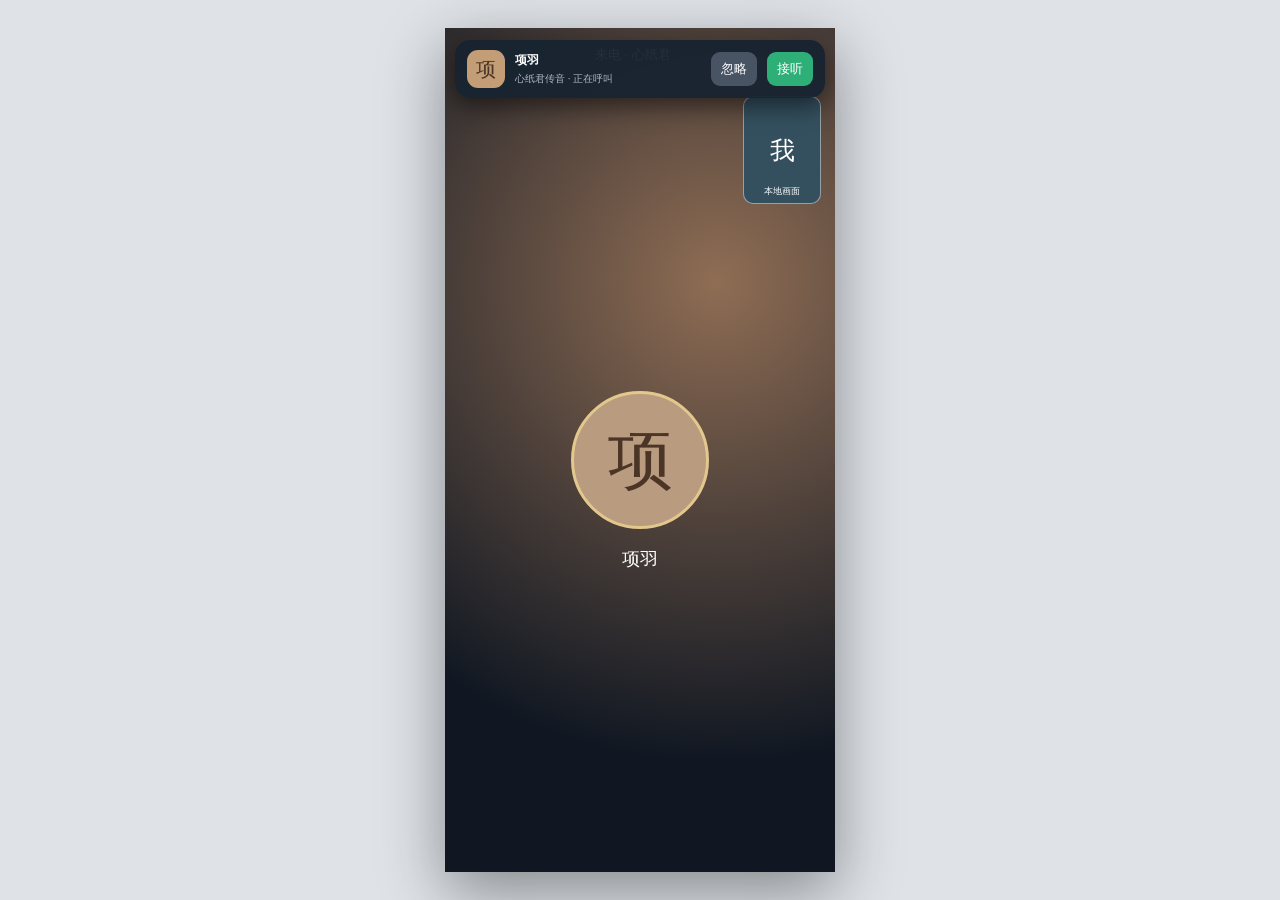
==== debug/call-ui-xiangyu.html @ da65fb32 "debug(call): publish Xiang Yu prototype on Pages" ====
<!doctype html><meta charset="utf-8"><meta name="viewport" content="width=device-width,initial-scale=1"><style>*{box-sizing:border-box}body{margin:0;background:#dfe3e8;font-family:sans-serif;display:grid;place-items:center;min-height:100vh}.phone{width:390px;height:844px;background:#101722;color:#fff;position:relative;overflow:hidden;box-shadow:0 20px 60px #0006}.scene{position:absolute;inset:0;background:radial-gradient(circle at 70% 30%,#8f6d54,#101722 74%)}.top{position:absolute;z-index:2;left:0;right:0;top:0;padding:18px 16px;display:flex;justify-content:space-between;font-size:13px}.top button{background:none;border:0;color:#fff;font-size:22px}.hero{position:absolute;z-index:1;inset:150px 0 260px;display:grid;place-items:center}.avatar{width:138px;height:138px;border:3px solid #e3c88d;border-radius:50%;background:#b99b7f;display:grid;place-items:center;font-size:65px;color:#4b3527}.name{position:absolute;top:calc(50% + 87px);font-size:18px}.mini{position:absolute;z-index:3;right:14px;top:68px;width:78px;height:108px;border:1px solid #fff7;border-radius:10px;background:#34505f;display:grid;place-items:center;font-size:25px}.mini small{position:absolute;bottom:5px;font-size:9px}.dialog{position:absolute;z-index:3;left:16px;right:16px;bottom:155px;padding:14px 16px;border:1px solid #fff3;border-radius:14px;background:#101722d9}.speaker{font-size:12px;color:#e4c98d}.line{font-size:17px;line-height:1.65;min-height:54px}.hint{font-size:10px;color:#fff8;text-align:right}.controls{position:absolute;z-index:5;bottom:0;left:0;right:0;padding:16px 20px 24px;display:flex;justify-content:center;gap:24px;background:linear-gradient(transparent,#090e16)}.ctrl{width:50px;height:50px;border-radius:50%;border:1px solid #fff6;background:#fff3;color:#fff;font-size:20px}.hang{background:#df4d51;border:0;width:62px;height:62px}.incoming{position:absolute;z-index:8;top:12px;left:10px;right:10px;padding:10px 12px;border-radius:15px;background:#182331f2;display:flex;align-items:center;gap:10px;box-shadow:0 8px 24px #0008}.paper{width:38px;height:38px;border-radius:11px;background:#c39d76;color:#4b3527;display:grid;place-items:center;font-size:20px}.who{flex:1;font-size:12px}.who small{display:block;color:#aeb8c5;margin-top:3px}.incoming button{border:0;border-radius:9px;padding:8px 10px;color:#fff}.ignore{background:#485364}.accept{background:#2eaf78}.floating{position:absolute;z-index:7;right:0;top:180px;width:42px;height:86px;border-radius:18px 0 0 18px;background:#c39d76;color:#4b3527;display:none;place-items:center;font-size:24px}.locked .dialog,.locked .controls{display:none}.locked .hero{inset:120px 0 100px}.choices{position:absolute;z-index:6;left:16px;right:16px;bottom:145px;display:none;gap:8px}.choices button{border:1px solid #e2c98d99;color:#fff;background:#221f22dd;border-radius:10px;padding:11px;text-align:left}</style><div class="phone locked" id="phone"><div class="scene"></div><div class="top"><button onclick="incoming()">‹</button><span id="state">来电 · 心纸君</span><button onclick="lockView()">⋮</button></div><div class="incoming" id="incoming"><div class="paper">项</div><div class="who"><b>项羽</b><small>心纸君传音 · 正在呼叫</small></div><button class="ignore" onclick="ignoreCall()">忽略</button><button class="accept" onclick="acceptCall()">接听</button></div><div class="floating" id="floating" onclick="restoreCall()">项</div><div class="mini">我<small>本地画面</small></div><div class="hero"><div class="avatar">项</div><div class="name">项羽</div></div><div class="dialog"><div class="speaker">项羽</div><div class="line" id="line">“你说，人真的能回到过去吗？”</div><div class="hint">点击继续 · 2/8</div></div><div class="choices" id="choices"><button onclick="choose('我在听。')">我在听。</button><button onclick="choose('你那边发生了什么？')">你那边发生了什么？</button></div><div class="controls"><button class="ctrl" onclick="toggle(this)">⌕</button><button class="ctrl" onclick="toggle(this)">♩</button><button class="ctrl" onclick="toggle(this)">♬</button><button class="ctrl hang" onclick="hangup()">☎</button></div></div><script>const phone=document.querySelector('#phone'),panel=document.querySelector('#incoming'),float=document.querySelector('#floating'),state=document.querySelector('#state'),line=document.querySelector('#line'),choices=document.querySelector('#choices');function incoming(){phone.classList.add('locked');panel.style.display='flex';state.textContent='来电 · 心纸君'}function ignoreCall(){panel.style.display='none';float.style.display='grid';state.textContent='已收纳 · 点击右侧纸人恢复'}function restoreCall(){float.style.display='none';panel.style.display='flex'}function acceptCall(){panel.style.display='none';phone.classList.remove('locked');state.textContent='连线中 · 公元前202年'}function hangup(){phone.classList.add('locked');panel.style.display='flex';state.textContent='来电 · 心纸君'}function toggle(b){b.style.background='#2eaf78'}function lockView(){phone.classList.toggle('locked');state.textContent=phone.classList.contains('locked')?'纯净画面 · 双击恢复':'连线中 · 公元前202年'}function choose(t){line.textContent='我：“'+t+'”';choices.style.display='none'}phone.ondblclick=()=>{if(phone.classList.contains('locked')&&panel.style.display!=='flex'){phone.classList.remove('locked');state.textContent='连线中 · 公元前202年'}}incoming();</script>
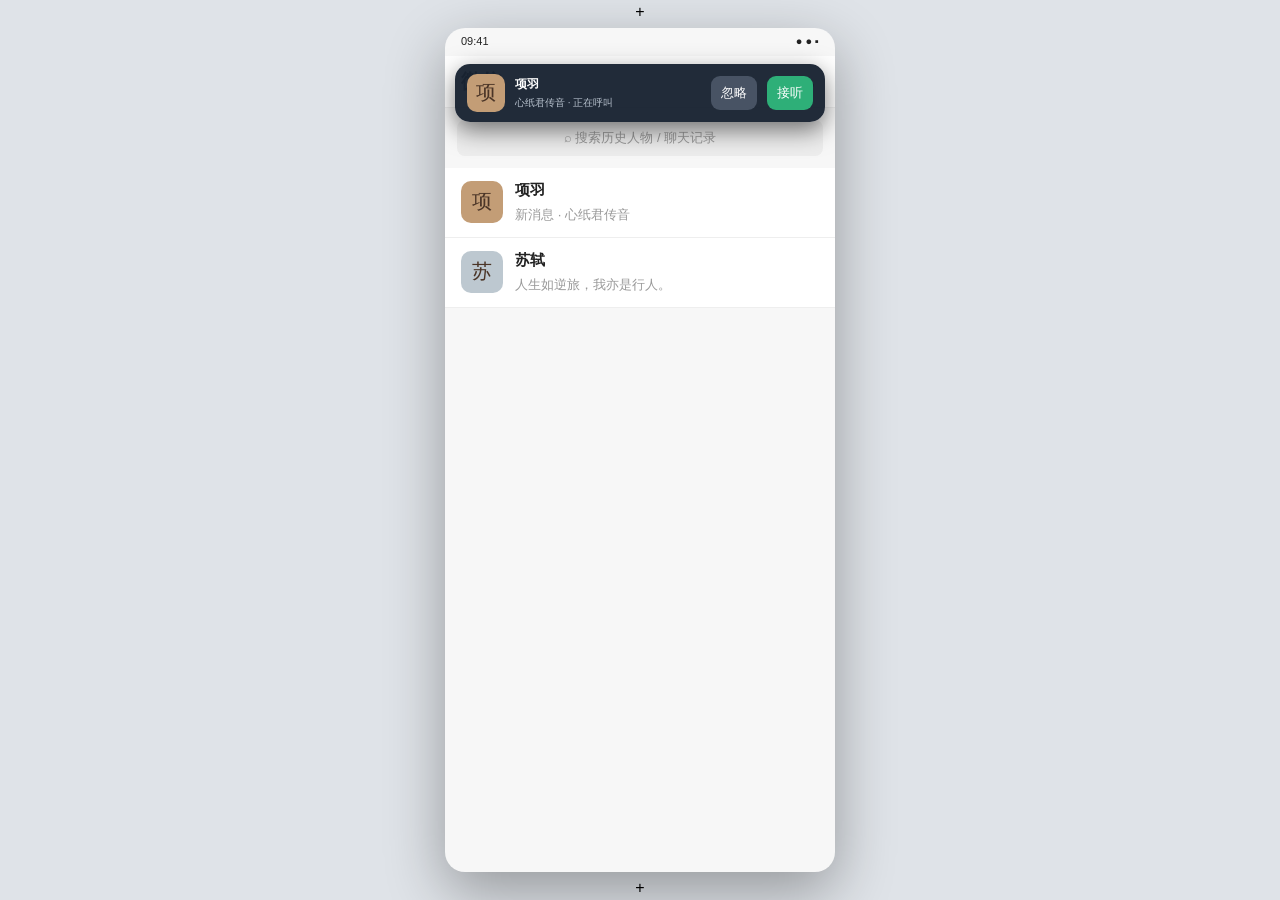
==== commit 20ca6976: "debug(call): refine incoming and connected prototypes" ====
--- a/debug/call-ui-xiangyu.html
+++ b/debug/call-ui-xiangyu.html
@@ -1 +1,11 @@
-<!doctype html><meta charset="utf-8"><meta name="viewport" content="width=device-width,initial-scale=1"><style>*{box-sizing:border-box}body{margin:0;background:#dfe3e8;font-family:sans-serif;display:grid;place-items:center;min-height:100vh}.phone{width:390px;height:844px;background:#101722;color:#fff;position:relative;overflow:hidden;box-shadow:0 20px 60px #0006}.scene{position:absolute;inset:0;background:radial-gradient(circle at 70% 30%,#8f6d54,#101722 74%)}.top{position:absolute;z-index:2;left:0;right:0;top:0;padding:18px 16px;display:flex;justify-content:space-between;font-size:13px}.top button{background:none;border:0;color:#fff;font-size:22px}.hero{position:absolute;z-index:1;inset:150px 0 260px;display:grid;place-items:center}.avatar{width:138px;height:138px;border:3px solid #e3c88d;border-radius:50%;background:#b99b7f;display:grid;place-items:center;font-size:65px;color:#4b3527}.name{position:absolute;top:calc(50% + 87px);font-size:18px}.mini{position:absolute;z-index:3;right:14px;top:68px;width:78px;height:108px;border:1px solid #fff7;border-radius:10px;background:#34505f;display:grid;place-items:center;font-size:25px}.mini small{position:absolute;bottom:5px;font-size:9px}.dialog{position:absolute;z-index:3;left:16px;right:16px;bottom:155px;padding:14px 16px;border:1px solid #fff3;border-radius:14px;background:#101722d9}.speaker{font-size:12px;color:#e4c98d}.line{font-size:17px;line-height:1.65;min-height:54px}.hint{font-size:10px;color:#fff8;text-align:right}.controls{position:absolute;z-index:5;bottom:0;left:0;right:0;padding:16px 20px 24px;display:flex;justify-content:center;gap:24px;background:linear-gradient(transparent,#090e16)}.ctrl{width:50px;height:50px;border-radius:50%;border:1px solid #fff6;background:#fff3;color:#fff;font-size:20px}.hang{background:#df4d51;border:0;width:62px;height:62px}.incoming{position:absolute;z-index:8;top:12px;left:10px;right:10px;padding:10px 12px;border-radius:15px;background:#182331f2;display:flex;align-items:center;gap:10px;box-shadow:0 8px 24px #0008}.paper{width:38px;height:38px;border-radius:11px;background:#c39d76;color:#4b3527;display:grid;place-items:center;font-size:20px}.who{flex:1;font-size:12px}.who small{display:block;color:#aeb8c5;margin-top:3px}.incoming button{border:0;border-radius:9px;padding:8px 10px;color:#fff}.ignore{background:#485364}.accept{background:#2eaf78}.floating{position:absolute;z-index:7;right:0;top:180px;width:42px;height:86px;border-radius:18px 0 0 18px;background:#c39d76;color:#4b3527;display:none;place-items:center;font-size:24px}.locked .dialog,.locked .controls{display:none}.locked .hero{inset:120px 0 100px}.choices{position:absolute;z-index:6;left:16px;right:16px;bottom:145px;display:none;gap:8px}.choices button{border:1px solid #e2c98d99;color:#fff;background:#221f22dd;border-radius:10px;padding:11px;text-align:left}</style><div class="phone locked" id="phone"><div class="scene"></div><div class="top"><button onclick="incoming()">‹</button><span id="state">来电 · 心纸君</span><button onclick="lockView()">⋮</button></div><div class="incoming" id="incoming"><div class="paper">项</div><div class="who"><b>项羽</b><small>心纸君传音 · 正在呼叫</small></div><button class="ignore" onclick="ignoreCall()">忽略</button><button class="accept" onclick="acceptCall()">接听</button></div><div class="floating" id="floating" onclick="restoreCall()">项</div><div class="mini">我<small>本地画面</small></div><div class="hero"><div class="avatar">项</div><div class="name">项羽</div></div><div class="dialog"><div class="speaker">项羽</div><div class="line" id="line">“你说，人真的能回到过去吗？”</div><div class="hint">点击继续 · 2/8</div></div><div class="choices" id="choices"><button onclick="choose('我在听。')">我在听。</button><button onclick="choose('你那边发生了什么？')">你那边发生了什么？</button></div><div class="controls"><button class="ctrl" onclick="toggle(this)">⌕</button><button class="ctrl" onclick="toggle(this)">♩</button><button class="ctrl" onclick="toggle(this)">♬</button><button class="ctrl hang" onclick="hangup()">☎</button></div></div><script>const phone=document.querySelector('#phone'),panel=document.querySelector('#incoming'),float=document.querySelector('#floating'),state=document.querySelector('#state'),line=document.querySelector('#line'),choices=document.querySelector('#choices');function incoming(){phone.classList.add('locked');panel.style.display='flex';state.textContent='来电 · 心纸君'}function ignoreCall(){panel.style.display='none';float.style.display='grid';state.textContent='已收纳 · 点击右侧纸人恢复'}function restoreCall(){float.style.display='none';panel.style.display='flex'}function acceptCall(){panel.style.display='none';phone.classList.remove('locked');state.textContent='连线中 · 公元前202年'}function hangup(){phone.classList.add('locked');panel.style.display='flex';state.textContent='来电 · 心纸君'}function toggle(b){b.style.background='#2eaf78'}function lockView(){phone.classList.toggle('locked');state.textContent=phone.classList.contains('locked')?'纯净画面 · 双击恢复':'连线中 · 公元前202年'}function choose(t){line.textContent='我：“'+t+'”';choices.style.display='none'}phone.ondblclick=()=>{if(phone.classList.contains('locked')&&panel.style.display!=='flex'){phone.classList.remove('locked');state.textContent='连线中 · 公元前202年'}}incoming();</script>+<!doctype html>
+<meta charset="utf-8"><meta name="viewport" content="width=device-width,initial-scale=1">
+<title>史间｜项羽通话调试原型</title>
+<style>
+*{box-sizing:border-box}body{margin:0;background:#dfe3e8;font-family:-apple-system,BlinkMacSystemFont,"Segoe UI",sans-serif;display:grid;place-items:center;min-height:100vh}.phone{width:390px;height:844px;position:relative;overflow:hidden;background:#f7f7f7;box-shadow:0 20px 60px #0005;border-radius:20px}.current{height:100%;color:#222}.statusbar{height:28px;padding:7px 16px;font-size:11px;display:flex;justify-content:space-between}.wechat-head{height:52px;background:#fff;border-bottom:1px solid #eee;padding:12px 16px;font-size:20px;font-weight:600}.search{margin:12px;background:#ededed;color:#999;border-radius:8px;padding:9px;text-align:center;font-size:13px}.chatrow{display:flex;gap:12px;padding:13px 16px;background:#fff;border-bottom:1px solid #eee}.face{width:42px;height:42px;border-radius:10px;background:#c39d76;display:grid;place-items:center;color:#4b3527;font-size:20px}.rowtext b{font-size:15px}.rowtext small{display:block;color:#999;margin-top:6px}.incoming{position:absolute;z-index:4;top:36px;left:10px;right:10px;padding:10px 12px;border-radius:15px;background:#182331f5;color:#fff;display:flex;align-items:center;gap:10px;box-shadow:0 8px 24px #0008}.incoming .face{width:38px;height:38px}.who{flex:1;font-size:12px}.who small{display:block;color:#b8c2ce;margin-top:3px}.incoming button{border:0;border-radius:9px;padding:8px 10px;color:#fff}.ignore{background:#485364}.accept{background:#2eaf78}.call{display:none;position:absolute;inset:0;color:#fff;background:radial-gradient(circle at 70% 30%,#8f6d54,#101722 74%)}.call .shade{position:absolute;inset:0;background:linear-gradient(#0007,transparent 35%,#090e16)}.calltop{position:absolute;z-index:2;top:0;left:0;right:0;padding:17px 16px;display:flex;justify-content:space-between;font-size:13px}.calltop button{border:0;color:#fff;background:none}.auto{font-size:11px;opacity:.8}.hero{position:absolute;z-index:1;inset:130px 0 330px;display:grid;place-items:center}.hero .face{width:138px;height:138px;border:3px solid #e3c88d;border-radius:50%;font-size:65px;box-shadow:0 15px 38px #0008}.name{position:absolute;top:calc(50% + 88px);font-size:18px;letter-spacing:2px}.dialog{position:absolute;z-index:3;left:16px;right:16px;bottom:160px;padding:14px 16px;border:1px solid #fff4;border-radius:14px;background:#101722d9;backdrop-filter:blur(9px)}.speaker{font-size:12px;color:#e4c98d;margin-bottom:7px}.line{font-size:17px;line-height:1.65;min-height:55px}.progress{font-size:10px;color:#fff8;text-align:right;margin-top:7px}.controls{position:absolute;z-index:5;bottom:0;left:0;right:0;padding:15px 18px 22px;display:flex;justify-content:center;gap:18px;background:linear-gradient(transparent,#090e16 35%)}.ctrl{width:48px;height:48px;border-radius:50%;border:1px solid #fff6;background:#fff3;color:#fff;font-size:18px}.hang{background:#df4d51;border:0;width:60px;height:60px}.review{position:absolute;z-index:6;right:14px;top:52px;border:1px solid #fff5;border-radius:8px;padding:5px 7px;background:#10172280;color:#fff;font-size:11px}.reviewcard{display:none;position:absolute;z-index:8;inset:12% 8%;padding:20px;border-radius:16px;background:#f7f0df;color:#392f24;box-shadow:0 12px 40px #0008}.reviewcard h3{margin:0 0 12px;font-size:16px}.reviewcard p{font-size:13px;line-height:1.8}.reviewcard button{border:0;border-radius:8px;padding:8px 14px;background:#76583e;color:#fff}.floating{display:none;position:absolute;z-index:7;right:0;top:180px;width:42px;height:86px;border-radius:18px 0 0 18px;background:#c39d76;color:#4b3527;place-items:center;font-size:24px}
++</style>
++<div class="phone" id="phone"><section class="current"><div class="statusbar"><span>09:41</span><span>● ● ▪</span></div><div class="wechat-head">微信 <span style="float:right;font-size:25px">＋</span></div><div class="search">⌕ 搜索历史人物 / 聊天记录</div><div class="chatrow"><div class="face">项</div><div class="rowtext"><b>项羽</b><small>新消息 · 心纸君传音</small></div></div><div class="chatrow"><div class="face" style="background:#bdc8d0">苏</div><div class="rowtext"><b>苏轼</b><small>人生如逆旅，我亦是行人。</small></div></div></section><div class="incoming" id="incoming"><div class="face">项</div><div class="who"><b>项羽</b><small>心纸君传音 · 正在呼叫</small></div><button class="ignore" onclick="ignoreCall()">忽略</button><button class="accept" onclick="acceptCall()">接听</button></div><div class="floating" id="floating" onclick="restoreCall()">项</div><section class="call" id="call"><div class="shade"></div><div class="calltop"><button onclick="hangup()">‹</button><span id="callstate">连线中 · 前202年</span><button class="auto" onclick="toggleAuto()" id="auto">自动播放：开</button></div><button class="review" onclick="review()">回顾剧情</button><div class="hero"><div class="face">项</div><div class="name">项羽</div></div><div class="dialog"><div class="speaker">项羽</div><div class="line" id="line">“殿下，真的……能听见吗？”</div><div class="progress" id="progress">点击继续 · 1 / 6</div></div><div class="controls"><button class="ctrl" onclick="mute(this)">♩</button><button class="ctrl" onclick="speaker(this)">⌕</button><button class="ctrl" onclick="nextLine()">›</button><button class="ctrl hang" onclick="hangup()">☎</button></div><div class="reviewcard" id="reviewcard"><h3>剧情回顾 · 项羽</h3><p>项羽确认心纸君能够传音。你们谈到回到过去、江东与未竟的约定。</p><p>已播放：1 / 6<br>可重新收听已解锁台词。</p><button onclick="reviewClose()">返回通话</button></div></section></div>
++<script>
++const incoming=document.querySelector('#incoming'),floating=document.querySelector('#floating'),call=document.querySelector('#call'),line=document.querySelector('#line'),progress=document.querySelector('#progress'),reviewcard=document.querySelector('#reviewcard');let i=0,auto=true;const lines=['“殿下，真的……能听见吗？”','“真是神奇，竟有能传音的纸人。”','我：“只要使用心纸君，我们就能随时通话了。”','“你那边一切还好吗？城门口也有动静……”','我：“我们准备离开这里，回广陵。”','“好。此去路远，望殿下小心。”'];
++function ignoreCall(){incoming.style.display='none';floating.style.display='grid'}function restoreCall(){floating.style.display='none';incoming.style.display='flex'}function acceptCall(){incoming.style.display='none';call.style.display='block'}function hangup(){call.style.display='none';incoming.style.display='flex';reviewcard.style.display='none'}function nextLine(){if(i<lines.length-1)i++;line.textContent=lines[i];progress.textContent='点击继续 · '+(i+1)+' / '+lines.length}function toggleAuto(){auto=!auto;document.querySelector('#auto').textContent='自动播放：'+(auto?'开':'关')}function mute(b){b.textContent=b.textContent==='♩'?'🔇':'♩';b.style.background='#2eaf78'}function speaker(b){b.style.background='#2eaf78'}function review(){reviewcard.style.display='block'}function reviewClose(){reviewcard.style.display='none'}incoming.style.display='flex';
++</script>
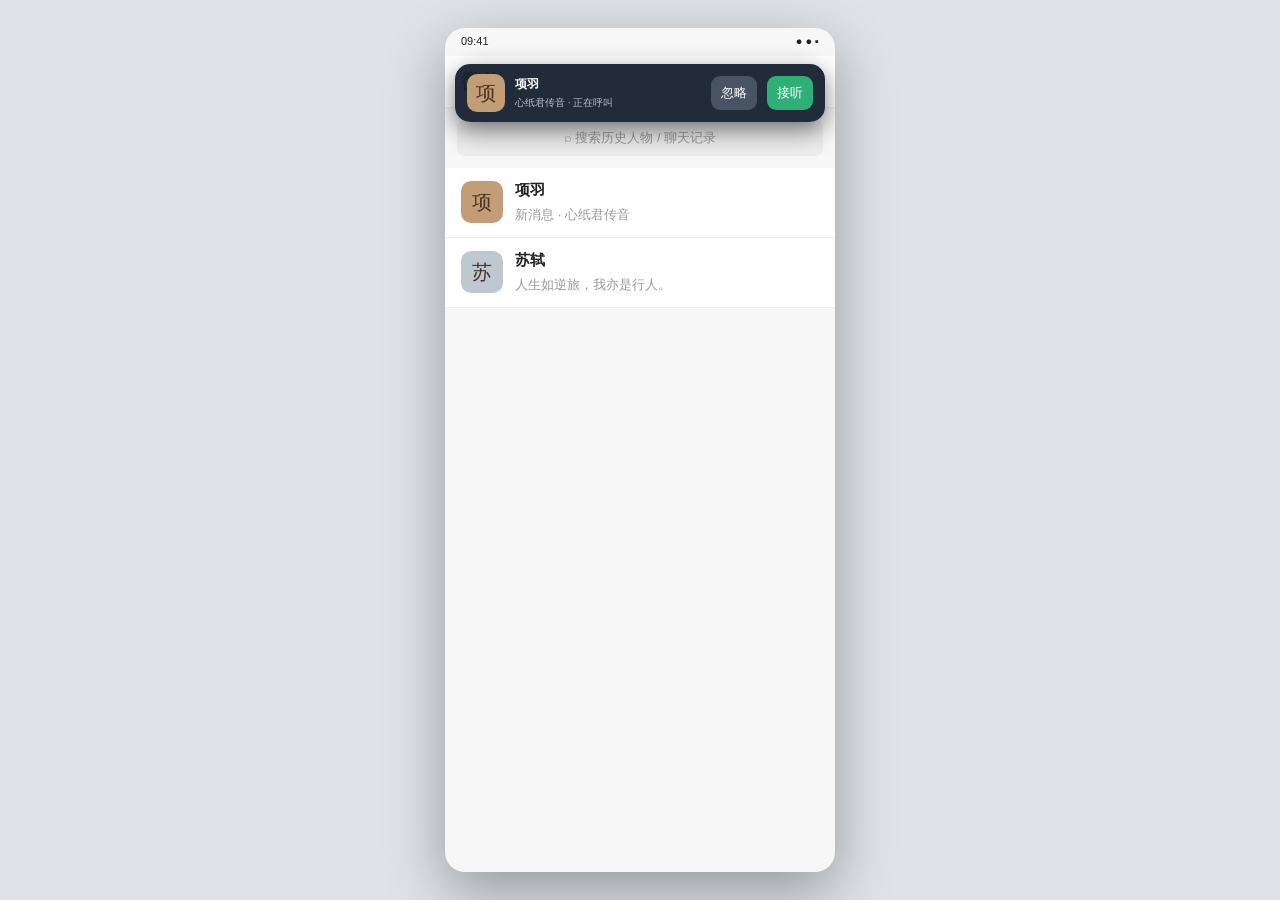
==== commit 8c27c57d: "fix(debug-call): enable prototype interactions" ====
--- a/debug/call-ui-xiangyu.html
+++ b/debug/call-ui-xiangyu.html
@@ -3,9 +3,9 @@
 <title>史间｜项羽通话调试原型</title>
 <style>
 *{box-sizing:border-box}body{margin:0;background:#dfe3e8;font-family:-apple-system,BlinkMacSystemFont,"Segoe UI",sans-serif;display:grid;place-items:center;min-height:100vh}.phone{width:390px;height:844px;position:relative;overflow:hidden;background:#f7f7f7;box-shadow:0 20px 60px #0005;border-radius:20px}.current{height:100%;color:#222}.statusbar{height:28px;padding:7px 16px;font-size:11px;display:flex;justify-content:space-between}.wechat-head{height:52px;background:#fff;border-bottom:1px solid #eee;padding:12px 16px;font-size:20px;font-weight:600}.search{margin:12px;background:#ededed;color:#999;border-radius:8px;padding:9px;text-align:center;font-size:13px}.chatrow{display:flex;gap:12px;padding:13px 16px;background:#fff;border-bottom:1px solid #eee}.face{width:42px;height:42px;border-radius:10px;background:#c39d76;display:grid;place-items:center;color:#4b3527;font-size:20px}.rowtext b{font-size:15px}.rowtext small{display:block;color:#999;margin-top:6px}.incoming{position:absolute;z-index:4;top:36px;left:10px;right:10px;padding:10px 12px;border-radius:15px;background:#182331f5;color:#fff;display:flex;align-items:center;gap:10px;box-shadow:0 8px 24px #0008}.incoming .face{width:38px;height:38px}.who{flex:1;font-size:12px}.who small{display:block;color:#b8c2ce;margin-top:3px}.incoming button{border:0;border-radius:9px;padding:8px 10px;color:#fff}.ignore{background:#485364}.accept{background:#2eaf78}.call{display:none;position:absolute;inset:0;color:#fff;background:radial-gradient(circle at 70% 30%,#8f6d54,#101722 74%)}.call .shade{position:absolute;inset:0;background:linear-gradient(#0007,transparent 35%,#090e16)}.calltop{position:absolute;z-index:2;top:0;left:0;right:0;padding:17px 16px;display:flex;justify-content:space-between;font-size:13px}.calltop button{border:0;color:#fff;background:none}.auto{font-size:11px;opacity:.8}.hero{position:absolute;z-index:1;inset:130px 0 330px;display:grid;place-items:center}.hero .face{width:138px;height:138px;border:3px solid #e3c88d;border-radius:50%;font-size:65px;box-shadow:0 15px 38px #0008}.name{position:absolute;top:calc(50% + 88px);font-size:18px;letter-spacing:2px}.dialog{position:absolute;z-index:3;left:16px;right:16px;bottom:160px;padding:14px 16px;border:1px solid #fff4;border-radius:14px;background:#101722d9;backdrop-filter:blur(9px)}.speaker{font-size:12px;color:#e4c98d;margin-bottom:7px}.line{font-size:17px;line-height:1.65;min-height:55px}.progress{font-size:10px;color:#fff8;text-align:right;margin-top:7px}.controls{position:absolute;z-index:5;bottom:0;left:0;right:0;padding:15px 18px 22px;display:flex;justify-content:center;gap:18px;background:linear-gradient(transparent,#090e16 35%)}.ctrl{width:48px;height:48px;border-radius:50%;border:1px solid #fff6;background:#fff3;color:#fff;font-size:18px}.hang{background:#df4d51;border:0;width:60px;height:60px}.review{position:absolute;z-index:6;right:14px;top:52px;border:1px solid #fff5;border-radius:8px;padding:5px 7px;background:#10172280;color:#fff;font-size:11px}.reviewcard{display:none;position:absolute;z-index:8;inset:12% 8%;padding:20px;border-radius:16px;background:#f7f0df;color:#392f24;box-shadow:0 12px 40px #0008}.reviewcard h3{margin:0 0 12px;font-size:16px}.reviewcard p{font-size:13px;line-height:1.8}.reviewcard button{border:0;border-radius:8px;padding:8px 14px;background:#76583e;color:#fff}.floating{display:none;position:absolute;z-index:7;right:0;top:180px;width:42px;height:86px;border-radius:18px 0 0 18px;background:#c39d76;color:#4b3527;place-items:center;font-size:24px}
-+</style>
-+<div class="phone" id="phone"><section class="current"><div class="statusbar"><span>09:41</span><span>● ● ▪</span></div><div class="wechat-head">微信 <span style="float:right;font-size:25px">＋</span></div><div class="search">⌕ 搜索历史人物 / 聊天记录</div><div class="chatrow"><div class="face">项</div><div class="rowtext"><b>项羽</b><small>新消息 · 心纸君传音</small></div></div><div class="chatrow"><div class="face" style="background:#bdc8d0">苏</div><div class="rowtext"><b>苏轼</b><small>人生如逆旅，我亦是行人。</small></div></div></section><div class="incoming" id="incoming"><div class="face">项</div><div class="who"><b>项羽</b><small>心纸君传音 · 正在呼叫</small></div><button class="ignore" onclick="ignoreCall()">忽略</button><button class="accept" onclick="acceptCall()">接听</button></div><div class="floating" id="floating" onclick="restoreCall()">项</div><section class="call" id="call"><div class="shade"></div><div class="calltop"><button onclick="hangup()">‹</button><span id="callstate">连线中 · 前202年</span><button class="auto" onclick="toggleAuto()" id="auto">自动播放：开</button></div><button class="review" onclick="review()">回顾剧情</button><div class="hero"><div class="face">项</div><div class="name">项羽</div></div><div class="dialog"><div class="speaker">项羽</div><div class="line" id="line">“殿下，真的……能听见吗？”</div><div class="progress" id="progress">点击继续 · 1 / 6</div></div><div class="controls"><button class="ctrl" onclick="mute(this)">♩</button><button class="ctrl" onclick="speaker(this)">⌕</button><button class="ctrl" onclick="nextLine()">›</button><button class="ctrl hang" onclick="hangup()">☎</button></div><div class="reviewcard" id="reviewcard"><h3>剧情回顾 · 项羽</h3><p>项羽确认心纸君能够传音。你们谈到回到过去、江东与未竟的约定。</p><p>已播放：1 / 6<br>可重新收听已解锁台词。</p><button onclick="reviewClose()">返回通话</button></div></section></div>
-+<script>
-+const incoming=document.querySelector('#incoming'),floating=document.querySelector('#floating'),call=document.querySelector('#call'),line=document.querySelector('#line'),progress=document.querySelector('#progress'),reviewcard=document.querySelector('#reviewcard');let i=0,auto=true;const lines=['“殿下，真的……能听见吗？”','“真是神奇，竟有能传音的纸人。”','我：“只要使用心纸君，我们就能随时通话了。”','“你那边一切还好吗？城门口也有动静……”','我：“我们准备离开这里，回广陵。”','“好。此去路远，望殿下小心。”'];
-+function ignoreCall(){incoming.style.display='none';floating.style.display='grid'}function restoreCall(){floating.style.display='none';incoming.style.display='flex'}function acceptCall(){incoming.style.display='none';call.style.display='block'}function hangup(){call.style.display='none';incoming.style.display='flex';reviewcard.style.display='none'}function nextLine(){if(i<lines.length-1)i++;line.textContent=lines[i];progress.textContent='点击继续 · '+(i+1)+' / '+lines.length}function toggleAuto(){auto=!auto;document.querySelector('#auto').textContent='自动播放：'+(auto?'开':'关')}function mute(b){b.textContent=b.textContent==='♩'?'🔇':'♩';b.style.background='#2eaf78'}function speaker(b){b.style.background='#2eaf78'}function review(){reviewcard.style.display='block'}function reviewClose(){reviewcard.style.display='none'}incoming.style.display='flex';
-+</script>+</style>
+<div class="phone" id="phone"><section class="current"><div class="statusbar"><span>09:41</span><span>● ● ▪</span></div><div class="wechat-head">微信 <span style="float:right;font-size:25px">＋</span></div><div class="search">⌕ 搜索历史人物 / 聊天记录</div><div class="chatrow"><div class="face">项</div><div class="rowtext"><b>项羽</b><small>新消息 · 心纸君传音</small></div></div><div class="chatrow"><div class="face" style="background:#bdc8d0">苏</div><div class="rowtext"><b>苏轼</b><small>人生如逆旅，我亦是行人。</small></div></div></section><div class="incoming" id="incoming"><div class="face">项</div><div class="who"><b>项羽</b><small>心纸君传音 · 正在呼叫</small></div><button class="ignore" onclick="ignoreCall()">忽略</button><button class="accept" onclick="acceptCall()">接听</button></div><div class="floating" id="floating" onclick="restoreCall()">项</div><section class="call" id="call"><div class="shade"></div><div class="calltop"><button onclick="hangup()">‹</button><span id="callstate">连线中 · 前202年</span><button class="auto" onclick="toggleAuto()" id="auto">自动播放：开</button></div><button class="review" onclick="review()">回顾剧情</button><div class="hero"><div class="face">项</div><div class="name">项羽</div></div><div class="dialog"><div class="speaker">项羽</div><div class="line" id="line">“殿下，真的……能听见吗？”</div><div class="progress" id="progress">点击继续 · 1 / 6</div></div><div class="controls"><button class="ctrl" onclick="mute(this)">♩</button><button class="ctrl" onclick="speaker(this)">⌕</button><button class="ctrl" onclick="nextLine()">›</button><button class="ctrl hang" onclick="hangup()">☎</button></div><div class="reviewcard" id="reviewcard"><h3>剧情回顾 · 项羽</h3><p>项羽确认心纸君能够传音。你们谈到回到过去、江东与未竟的约定。</p><p>已播放：1 / 6<br>可重新收听已解锁台词。</p><button onclick="reviewClose()">返回通话</button></div></section></div>
+<script>
+const incoming=document.querySelector('#incoming'),floating=document.querySelector('#floating'),call=document.querySelector('#call'),line=document.querySelector('#line'),progress=document.querySelector('#progress'),reviewcard=document.querySelector('#reviewcard');let i=0,auto=true;const lines=['“殿下，真的……能听见吗？”','“真是神奇，竟有能传音的纸人。”','我：“只要使用心纸君，我们就能随时通话了。”','“你那边一切还好吗？城门口也有动静……”','我：“我们准备离开这里，回广陵。”','“好。此去路远，望殿下小心。”'];
+function ignoreCall(){incoming.style.display='none';floating.style.display='grid'}function restoreCall(){floating.style.display='none';incoming.style.display='flex'}function acceptCall(){incoming.style.display='none';call.style.display='block'}function hangup(){call.style.display='none';incoming.style.display='flex';reviewcard.style.display='none'}function nextLine(){if(i<lines.length-1)i++;line.textContent=lines[i];progress.textContent='点击继续 · '+(i+1)+' / '+lines.length}function toggleAuto(){auto=!auto;document.querySelector('#auto').textContent='自动播放：'+(auto?'开':'关')}function mute(b){b.textContent=b.textContent==='♩'?'🔇':'♩';b.style.background='#2eaf78'}function speaker(b){b.style.background='#2eaf78'}function review(){reviewcard.style.display='block'}function reviewClose(){reviewcard.style.display='none'}incoming.style.display='flex';
+</script>
